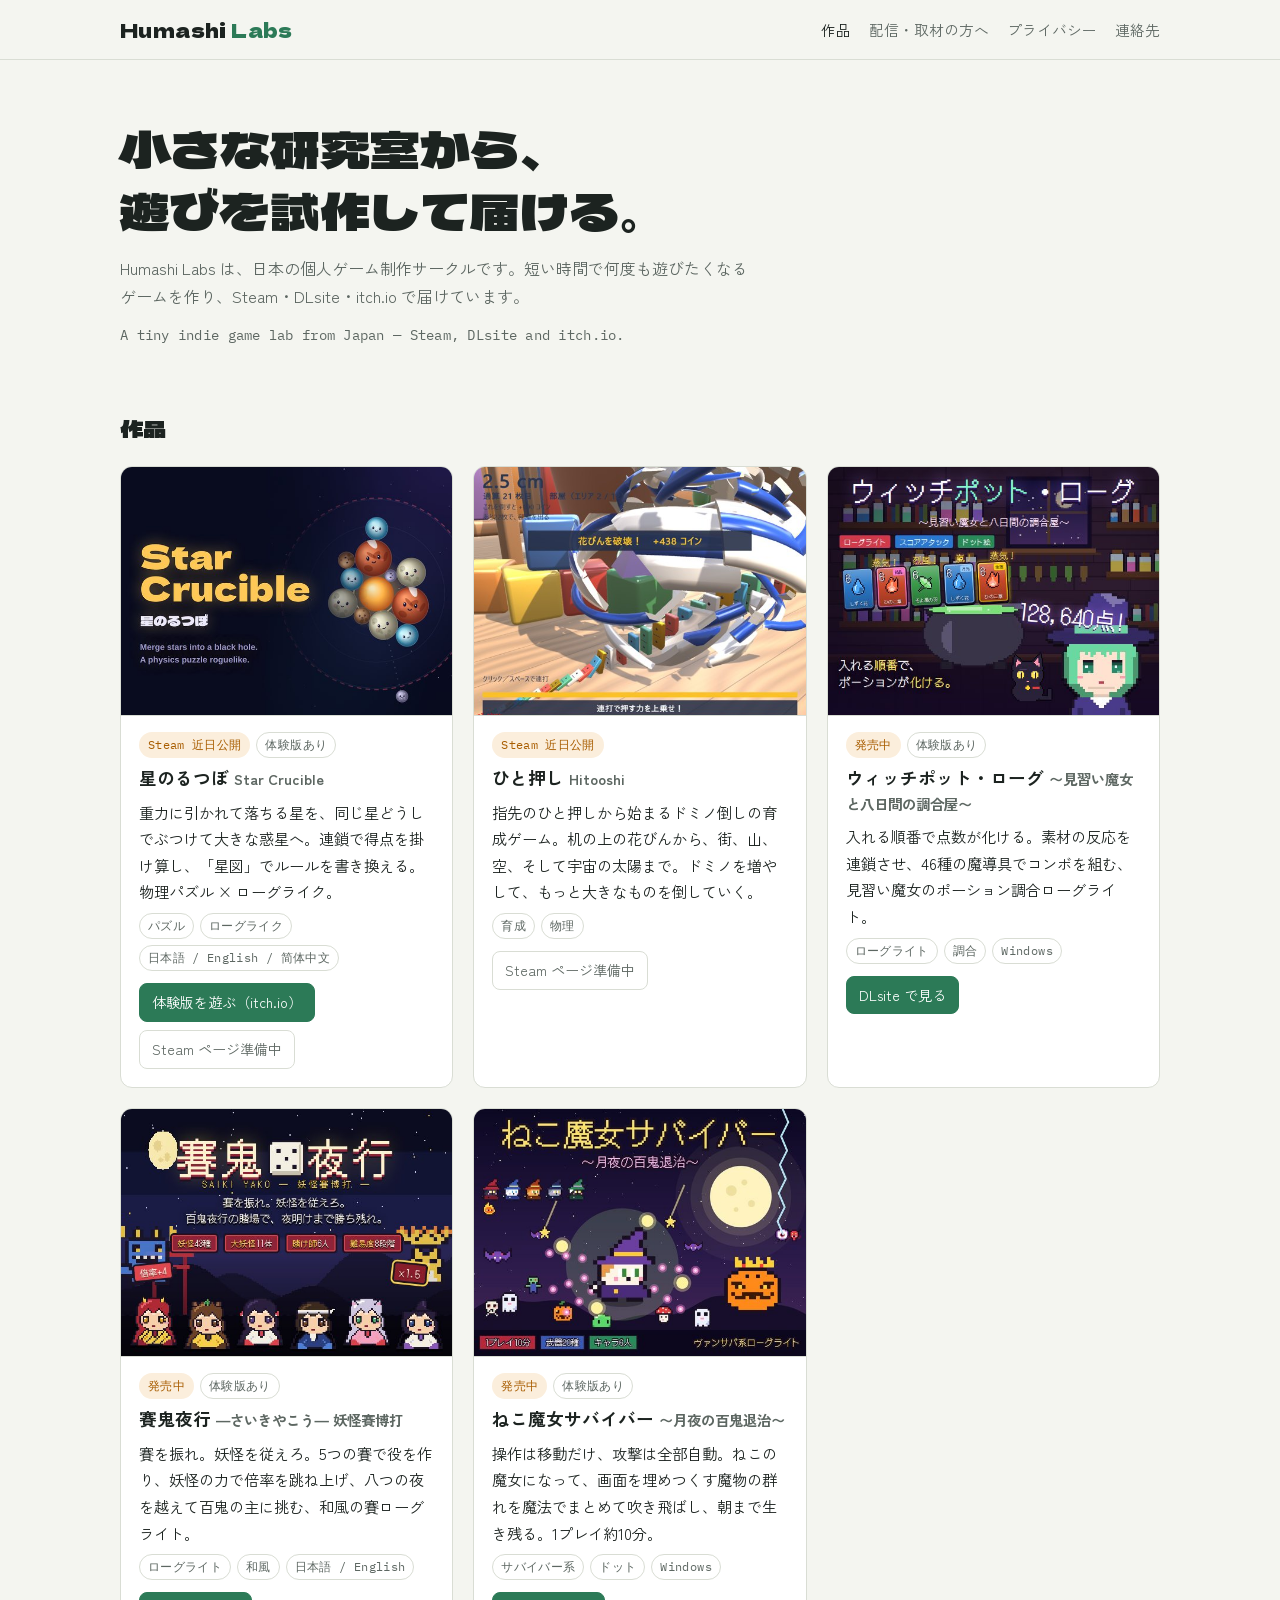
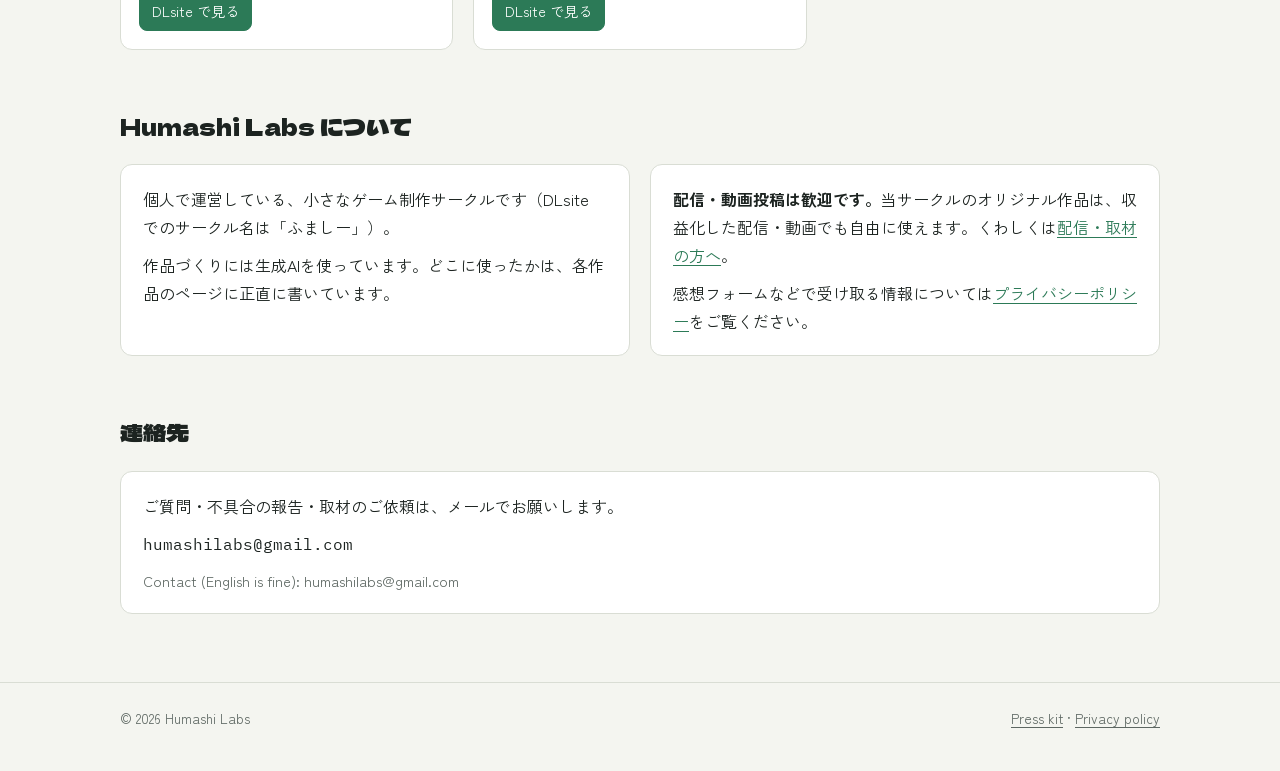
==== index.html @ eda118b7 "検索向けにサイトマップ・robots.txt・組織情報を追加 Co-Authored-By: Claude Opus 5.5 <noreply@anthropic.com>" ====
<!doctype html>
<html lang="ja">
<head>
<meta charset="utf-8">
<meta name="viewport" content="width=device-width, initial-scale=1, viewport-fit=cover">
<title>Humashi Labs</title>
<meta name="description" content="Humashi Labs（ふましー）の個人ゲーム制作。Steam・DLsite・itch.io で遊べる作品の一覧。">
<meta property="og:title" content="Humashi Labs">
<meta property="og:description" content="小さな研究室から、遊びを試作して届ける個人ゲーム制作。">
<meta property="og:image" content="https://humashibusiness-collab.github.io/assets/star-crucible-shot.jpg">
<meta name="twitter:card" content="summary_large_image">
<link rel="canonical" href="https://humashibusiness-collab.github.io/">
<script type="application/ld+json">{"@context":"https://schema.org","@type":"Organization","name":"Humashi Labs","alternateName":"ふましー","url":"https://humashibusiness-collab.github.io/","email":"humashilabs@gmail.com"}</script>
<link rel="preconnect" href="https://fonts.googleapis.com">
<link rel="preconnect" href="https://fonts.gstatic.com" crossorigin>
<link rel="stylesheet" href="https://fonts.googleapis.com/css2?family=Dela+Gothic+One&family=IBM+Plex+Mono:wght@400;500&family=Zen+Kaku+Gothic+New:wght@400;700&display=swap">
<link rel="stylesheet" href="style.css">
</head>
<body>
<header class="site-head">
  <div class="wrap">
    <a class="logo" href="./">Humashi <span>Labs</span></a>
    <nav class="nav" aria-label="サイト内">
      <a href="#works" aria-current="page">作品</a>
      <a href="press.html">配信・取材の方へ</a>
      <a href="privacy.html">プライバシー</a>
      <a href="#contact">連絡先</a>
    </nav>
  </div>
</header>

<main class="wrap">
  <div class="hero">
    <h1>小さな研究室から、<br>遊びを試作して届ける。</h1>
    <p>Humashi Labs は、日本の個人ゲーム制作サークルです。短い時間で何度も遊びたくなるゲームを作り、Steam・DLsite・itch.io で届けています。</p>
    <p class="en">A tiny indie game lab from Japan — Steam, DLsite and itch.io.</p>
  </div>

  <section id="works" aria-labelledby="works-h">
    <h2 id="works-h">作品</h2>
    <div class="works">

      <article class="work">
        <img src="assets/star-crucible.jpg" alt="星のるつぼ：重力の井戸に星が落ちていく画面" width="640" height="508" loading="lazy">
        <div class="body">
          <div class="tags"><span class="tag status">Steam 近日公開</span><span class="tag">体験版あり</span></div>
          <h3>星のるつぼ <small class="sub">Star Crucible</small></h3>
          <p class="desc">重力に引かれて落ちる星を、同じ星どうしでぶつけて大きな惑星へ。連鎖で得点を掛け算し、「星図」でルールを書き換える。物理パズル × ローグライク。</p>
          <div class="tags"><span class="tag">パズル</span><span class="tag">ローグライク</span><span class="tag">日本語 / English / 简体中文</span></div>
          <div class="links">
            <a class="btn primary" href="https://humashi.itch.io/star-crucible">体験版を遊ぶ（itch.io）</a>
            <span class="btn disabled">Steam ページ準備中</span>
          </div>
        </div>
      </article>

      <article class="work">
        <img src="assets/hitooshi.jpg" alt="ひと押し：ドミノで花びんが砕ける瞬間" width="560" height="438" loading="lazy">
        <div class="body">
          <div class="tags"><span class="tag status">Steam 近日公開</span></div>
          <h3>ひと押し <small class="sub">Hitooshi</small></h3>
          <p class="desc">指先のひと押しから始まるドミノ倒しの育成ゲーム。机の上の花びんから、街、山、空、そして宇宙の太陽まで。ドミノを増やして、もっと大きなものを倒していく。</p>
          <div class="tags"><span class="tag">育成</span><span class="tag">物理</span></div>
          <div class="links"><span class="btn disabled">Steam ページ準備中</span></div>
        </div>
      </article>

      <article class="work">
        <img src="assets/witchpot-rogue.jpg" alt="ウィッチポット・ローグの紹介画像" width="560" height="420" loading="lazy">
        <div class="body">
          <div class="tags"><span class="tag status">発売中</span><span class="tag">体験版あり</span></div>
          <h3>ウィッチポット・ローグ <small class="sub">〜見習い魔女と八日間の調合屋〜</small></h3>
          <p class="desc">入れる順番で点数が化ける。素材の反応を連鎖させ、46種の魔導具でコンボを組む、見習い魔女のポーション調合ローグライト。</p>
          <div class="tags"><span class="tag">ローグライト</span><span class="tag">調合</span><span class="tag">Windows</span></div>
          <div class="links"><a class="btn primary" href="https://www.dlsite.com/home/work/=/product_id/RJ01737153.html">DLsite で見る</a></div>
        </div>
      </article>

      <article class="work">
        <img src="assets/saiki-yako.jpg" alt="賽鬼夜行の紹介画像" width="560" height="420" loading="lazy">
        <div class="body">
          <div class="tags"><span class="tag status">発売中</span><span class="tag">体験版あり</span></div>
          <h3>賽鬼夜行 <small class="sub">―さいきやこう― 妖怪賽博打</small></h3>
          <p class="desc">賽を振れ。妖怪を従えろ。5つの賽で役を作り、妖怪の力で倍率を跳ね上げ、八つの夜を越えて百鬼の主に挑む、和風の賽ローグライト。</p>
          <div class="tags"><span class="tag">ローグライト</span><span class="tag">和風</span><span class="tag">日本語 / English</span></div>
          <div class="links"><a class="btn primary" href="https://www.dlsite.com/home/work/=/product_id/RJ01737134.html">DLsite で見る</a></div>
        </div>
      </article>

      <article class="work">
        <img src="assets/neko-witch-survivor.jpg" alt="ねこ魔女サバイバーの紹介画像" width="560" height="420" loading="lazy">
        <div class="body">
          <div class="tags"><span class="tag status">発売中</span><span class="tag">体験版あり</span></div>
          <h3>ねこ魔女サバイバー <small class="sub">〜月夜の百鬼退治〜</small></h3>
          <p class="desc">操作は移動だけ、攻撃は全部自動。ねこの魔女になって、画面を埋めつくす魔物の群れを魔法でまとめて吹き飛ばし、朝まで生き残る。1プレイ約10分。</p>
          <div class="tags"><span class="tag">サバイバー系</span><span class="tag">ドット</span><span class="tag">Windows</span></div>
          <div class="links"><a class="btn primary" href="https://www.dlsite.com/home/work/=/product_id/RJ01737105.html">DLsite で見る</a></div>
        </div>
      </article>

    </div>
  </section>

  <section aria-labelledby="about-h">
    <h2 id="about-h">Humashi Labs について</h2>
    <div class="cols">
      <div class="card">
        <p>個人で運営している、小さなゲーム制作サークルです（DLsite でのサークル名は「ふましー」）。</p>
        <p>作品づくりには生成AIを使っています。どこに使ったかは、各作品のページに正直に書いています。</p>
      </div>
      <div class="card">
        <p><strong>配信・動画投稿は歓迎です。</strong>当サークルのオリジナル作品は、収益化した配信・動画でも自由に使えます。くわしくは<a href="press.html">配信・取材の方へ</a>。</p>
        <p>感想フォームなどで受け取る情報については<a href="privacy.html">プライバシーポリシー</a>をご覧ください。</p>
      </div>
    </div>
  </section>

  <section id="contact" aria-labelledby="contact-h">
    <h2 id="contact-h">連絡先</h2>
    <div class="card">
      <p>ご質問・不具合の報告・取材のご依頼は、メールでお願いします。</p>
      <p class="mail">humashilabs@gmail.com</p>
      <p class="meta">Contact (English is fine): humashilabs@gmail.com</p>
    </div>
  </section>
</main>

<footer class="site-foot">
  <div class="wrap">
    <span>© 2026 Humashi Labs</span>
    <span><a href="press.html">Press kit</a> · <a href="privacy.html">Privacy policy</a></span>
  </div>
</footer>
</body>
</html>
---- style.css ----
/* Humashi Labs — a small game lab: clean bench paper, ink, one "lab green" accent, amber for status labels. */
:root {
  --bg: #f4f5f0;
  --panel: #ffffff;
  --ink: #1c2320;
  --muted: #5d6762;
  --line: #d9ddd4;
  --accent: #2c7a57;
  --accent-ink: #ffffff;
  --amber: #a85d00;
  --amber-bg: #fbeedc;
  --font-display: "Dela Gothic One", "Hiragino Sans", "Yu Gothic", sans-serif;
  --font-body: "Zen Kaku Gothic New", "Hiragino Sans", "Yu Gothic", "Meiryo", sans-serif;
  --font-mono: "IBM Plex Mono", ui-monospace, "Consolas", monospace;
  color-scheme: light;
}
@media (prefers-color-scheme: dark) {
  :root:not([data-theme="light"]) {
    --bg: #131815; --panel: #1b221e; --ink: #e8ece6; --muted: #a2aca5; --line: #2f3833;
    --accent: #5fbf8f; --accent-ink: #0f1512; --amber: #f0b45a; --amber-bg: #3a2a12; color-scheme: dark;
  }
}
:root[data-theme="dark"] {
  --bg: #131815; --panel: #1b221e; --ink: #e8ece6; --muted: #a2aca5; --line: #2f3833;
  --accent: #5fbf8f; --accent-ink: #0f1512; --amber: #f0b45a; --amber-bg: #3a2a12; color-scheme: dark;
}

* { box-sizing: border-box; }
html { -webkit-text-size-adjust: 100%; }
body { margin: 0; background: var(--bg); color: var(--ink); font-family: var(--font-body); font-size: 16px; line-height: 1.75; }
a { color: var(--accent); text-underline-offset: 3px; }
a:focus-visible, button:focus-visible { outline: 2px solid var(--accent); outline-offset: 3px; border-radius: 4px; }
img { max-width: 100%; height: auto; display: block; }

.wrap { max-width: 1080px; margin-inline: auto; padding-inline: 20px; }
.site-head { border-bottom: 1px solid var(--line); background: var(--bg); position: sticky; top: env(safe-area-inset-top, 0px); z-index: 10; }
.site-head .wrap { display: flex; flex-wrap: wrap; align-items: center; justify-content: space-between; gap: 8px 20px; padding-block: 12px; }
.logo { font-family: var(--font-display); font-size: 1.25rem; color: var(--ink); text-decoration: none; letter-spacing: .02em; }
.logo span { color: var(--accent); }
.nav { display: flex; flex-wrap: wrap; gap: 4px 18px; font-size: .92rem; }
.nav a { color: var(--muted); text-decoration: none; }
.nav a:hover, .nav a[aria-current="page"] { color: var(--ink); }

.hero { padding-block: 56px 32px; display: grid; gap: 14px; }
.hero h1 { font-family: var(--font-display); font-weight: 400; font-size: clamp(1.9rem, 5vw, 3.1rem); line-height: 1.25; margin: 0; text-wrap: balance; }
.hero p { margin: 0; max-width: 40rem; color: var(--muted); }
.hero .en { font-family: var(--font-mono); font-size: .85rem; letter-spacing: .02em; }

section { padding-block: 28px; }
h2 { font-family: var(--font-display); font-weight: 400; font-size: 1.45rem; margin: 0 0 18px; }
h3 { font-size: 1.1rem; margin: 0; line-height: 1.4; }

.works { display: grid; grid-template-columns: repeat(auto-fill, minmax(min(100%, 300px), 1fr)); gap: 20px; }
.work { background: var(--panel); border: 1px solid var(--line); border-radius: 12px; overflow: hidden; display: flex; flex-direction: column; min-width: 0; }
.work img { aspect-ratio: 4 / 3; object-fit: cover; width: 100%; border-bottom: 1px solid var(--line); }
.work .body { padding: 16px 18px 18px; display: grid; gap: 8px; align-content: start; flex: 1; }
.work .sub { color: var(--muted); font-size: .9rem; margin: 0; }
.work .desc { margin: 0; font-size: .95rem; }
.tags { display: flex; flex-wrap: wrap; gap: 6px; }
.tag { font-family: var(--font-mono); font-size: .72rem; letter-spacing: .03em; padding: 2px 8px; border-radius: 999px; border: 1px solid var(--line); color: var(--muted); }
.tag.status { border-color: transparent; background: var(--amber-bg); color: var(--amber); }
.links { display: flex; flex-wrap: wrap; gap: 8px; margin-top: 4px; }
.btn { display: inline-block; font-size: .88rem; padding: 6px 12px; border-radius: 8px; text-decoration: none; border: 1px solid var(--accent); color: var(--accent); }
.btn.primary { background: var(--accent); color: var(--accent-ink); }
.btn.disabled { border-color: var(--line); color: var(--muted); }

.cols { display: grid; grid-template-columns: repeat(auto-fit, minmax(min(100%, 320px), 1fr)); gap: 20px; }
.card { background: var(--panel); border: 1px solid var(--line); border-radius: 12px; padding: 20px 22px; min-width: 0; }
.card p { margin: 0 0 10px; }
.card p:last-child { margin: 0; }
.mail { font-family: var(--font-mono); font-size: 1rem; user-select: all; }

.doc { max-width: 46rem; }
.doc h2 { margin-top: 36px; }
.doc h3 { margin-top: 22px; margin-bottom: 6px; }
.doc ul { padding-left: 1.3em; }
.doc li { margin-bottom: 4px; }
.meta { color: var(--muted); font-size: .9rem; }

.facts { display: grid; grid-template-columns: max-content 1fr; gap: 6px 18px; margin: 10px 0 0; font-size: .95rem; }
.facts dt { color: var(--muted); }
.facts dd { margin: 0; min-width: 0; overflow-wrap: anywhere; }
.press-game { display: grid; grid-template-columns: repeat(auto-fit, minmax(min(100%, 280px), 1fr)); gap: 20px; align-items: start; }
.press-game img { border-radius: 10px; border: 1px solid var(--line); }

.site-foot { border-top: 1px solid var(--line); margin-top: 40px; padding-block: 24px 40px; color: var(--muted); font-size: .85rem; }
.site-foot .wrap { display: flex; flex-wrap: wrap; gap: 8px 24px; justify-content: space-between; }
.site-foot a { color: var(--muted); }

@media (prefers-reduced-motion: no-preference) {
  .work { transition: transform .2s ease, border-color .2s ease; }
  .work:hover { transform: translateY(-2px); border-color: var(--accent); }
}
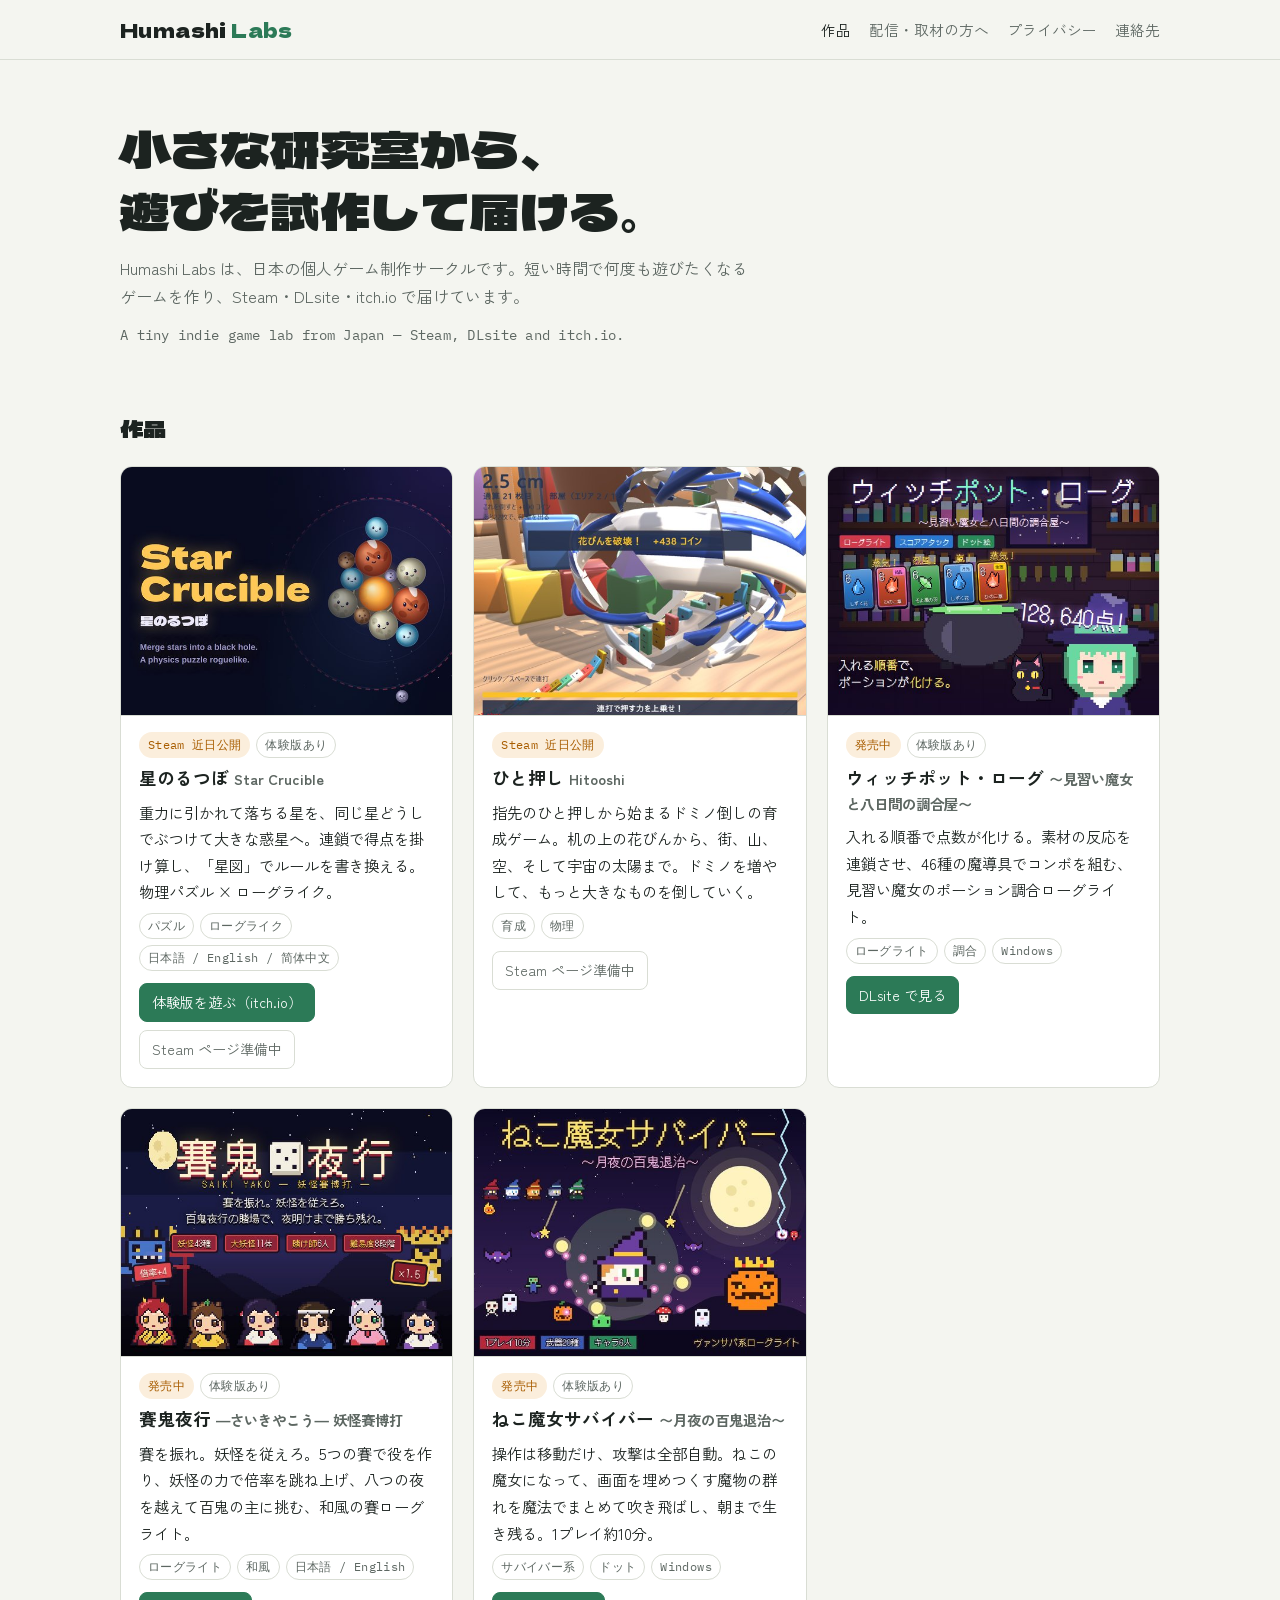
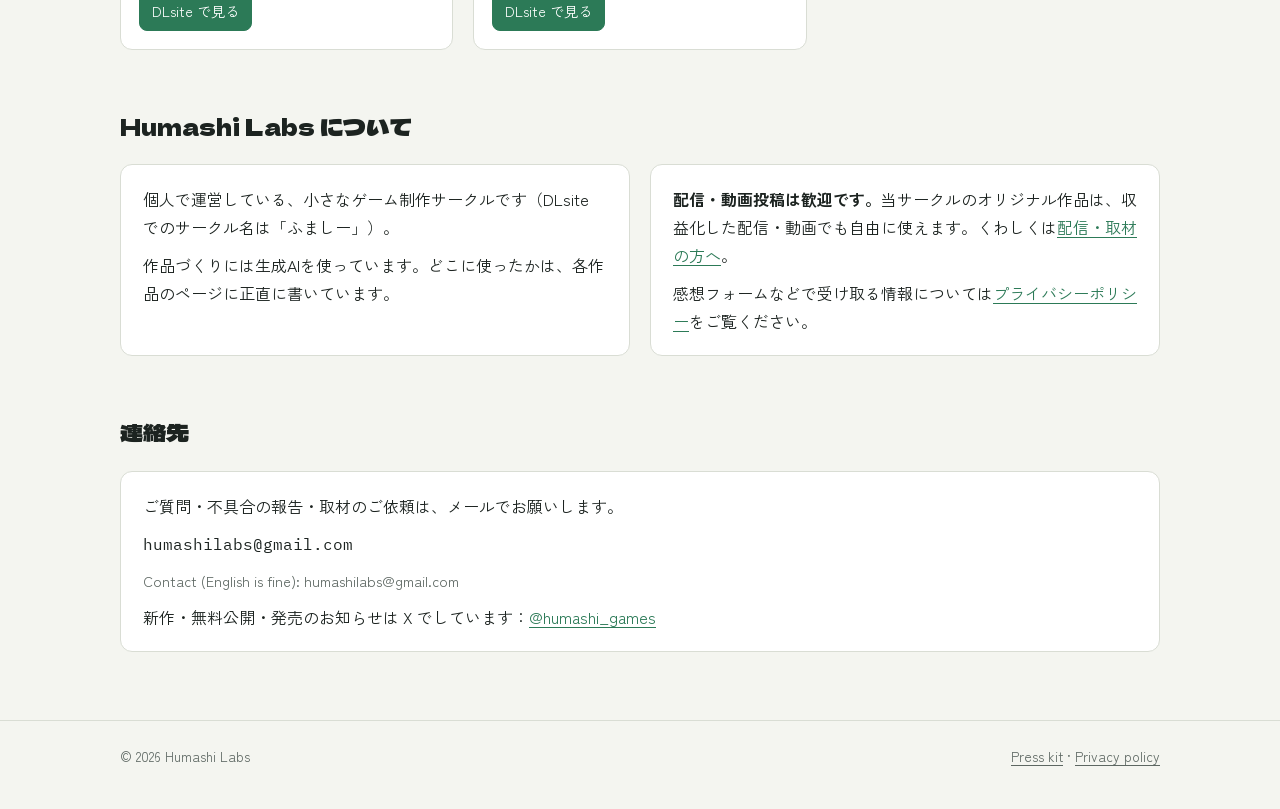
==== commit fb95b24c: "X（@humashi_games）へのリンクを追加 Co-Authored-By: Claude Opus 5.5 <noreply@anthropic.com>" ====
--- a/index.html
+++ b/index.html
@@ -10,7 +10,9 @@
 <meta property="og:image" content="https://humashibusiness-collab.github.io/assets/star-crucible-shot.jpg">
 <meta name="twitter:card" content="summary_large_image">
 <link rel="canonical" href="https://humashibusiness-collab.github.io/">
-<script type="application/ld+json">{"@context":"https://schema.org","@type":"Organization","name":"Humashi Labs","alternateName":"ふましー","url":"https://humashibusiness-collab.github.io/","email":"humashilabs@gmail.com"}</script>
+<script type="application/ld+json">{"@context":"https://schema.org","@type":"Organization","name":"Humashi Labs","alternateName":"ふましー","url":"https://humashibusiness-collab.github.io/","email":"humashilabs@gmail.com","sameAs":["https://x.com/humashi_games","https://humashi.itch.io/"]}</script>
+<link rel="icon" href="favicon.svg" type="image/svg+xml">
+<link rel="apple-touch-icon" href="apple-touch-icon.png">
 <link rel="preconnect" href="https://fonts.googleapis.com">
 <link rel="preconnect" href="https://fonts.gstatic.com" crossorigin>
 <link rel="stylesheet" href="https://fonts.googleapis.com/css2?family=Dela+Gothic+One&family=IBM+Plex+Mono:wght@400;500&family=Zen+Kaku+Gothic+New:wght@400;700&display=swap">
@@ -121,6 +123,7 @@
       <p>ご質問・不具合の報告・取材のご依頼は、メールでお願いします。</p>
       <p class="mail">humashilabs@gmail.com</p>
       <p class="meta">Contact (English is fine): humashilabs@gmail.com</p>
+      <p>新作・無料公開・発売のお知らせは X でしています：<a href="https://x.com/humashi_games">@humashi_games</a></p>
     </div>
   </section>
 </main>
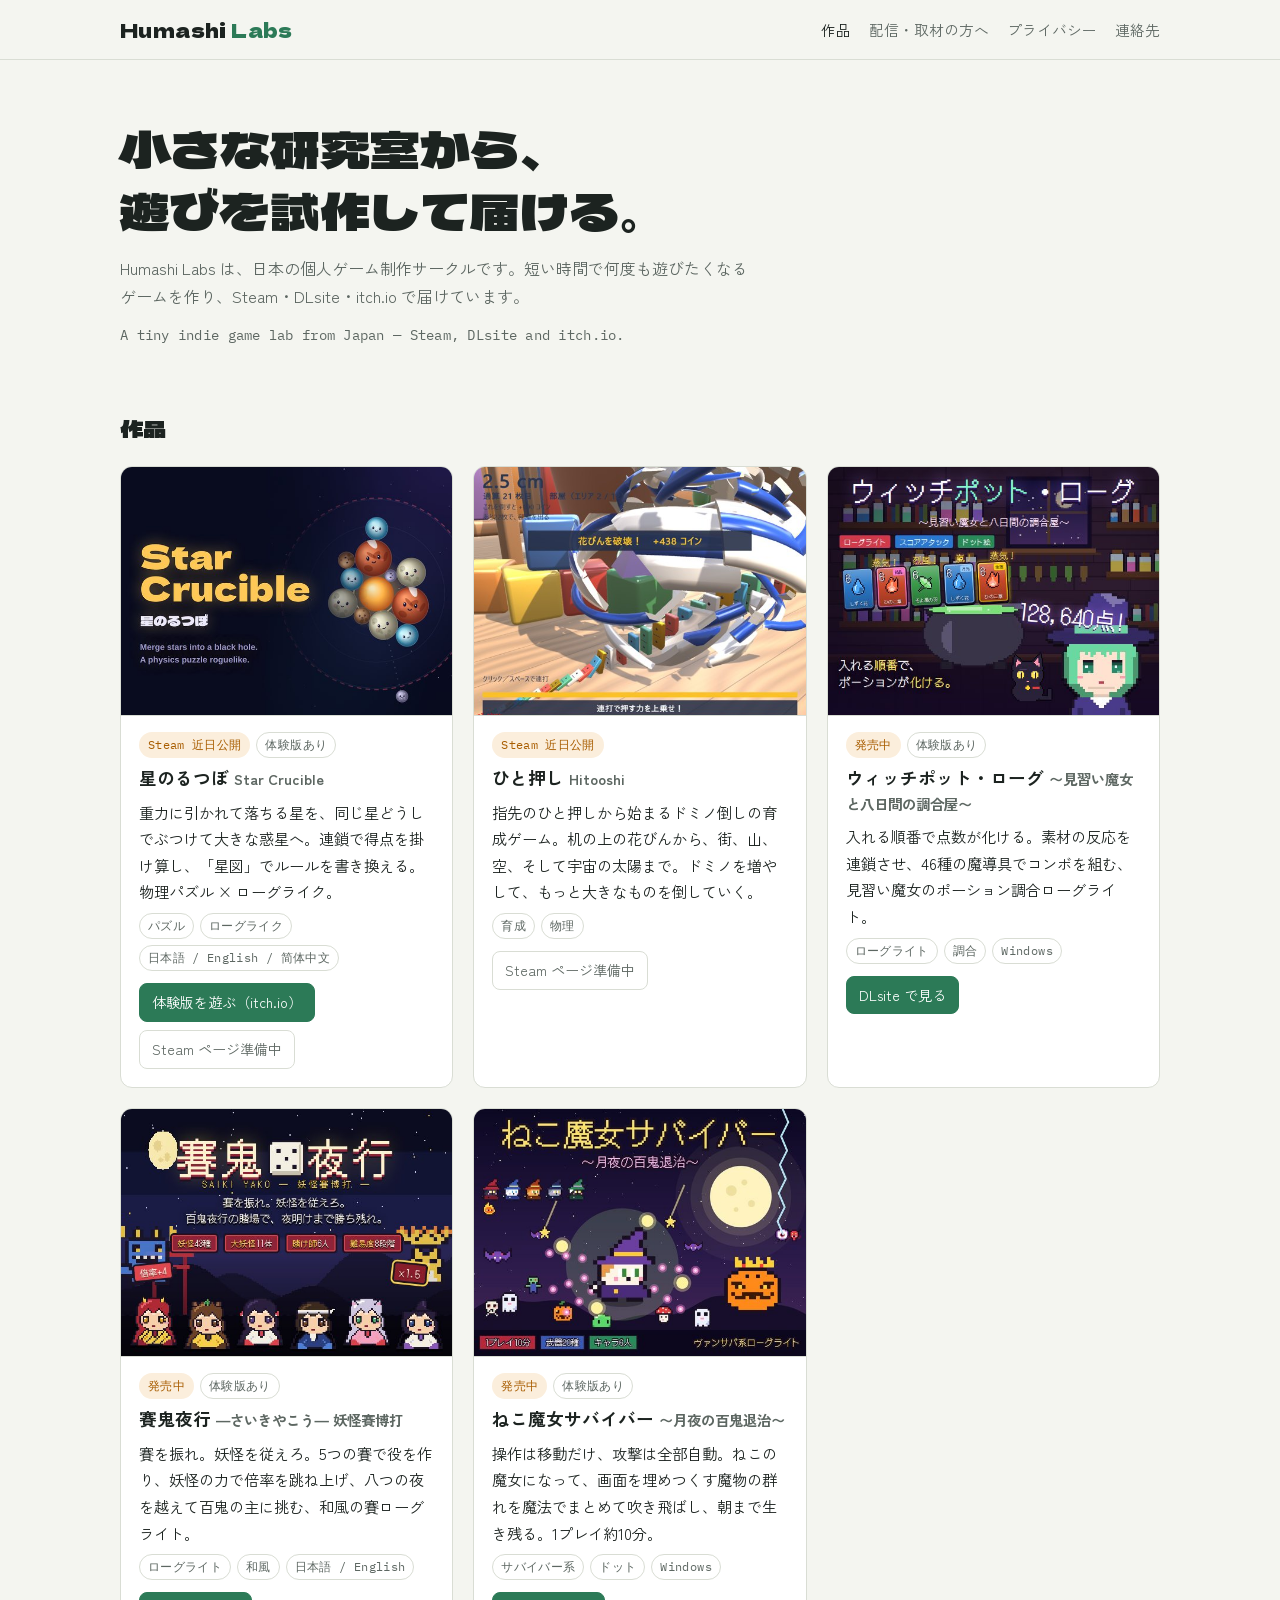
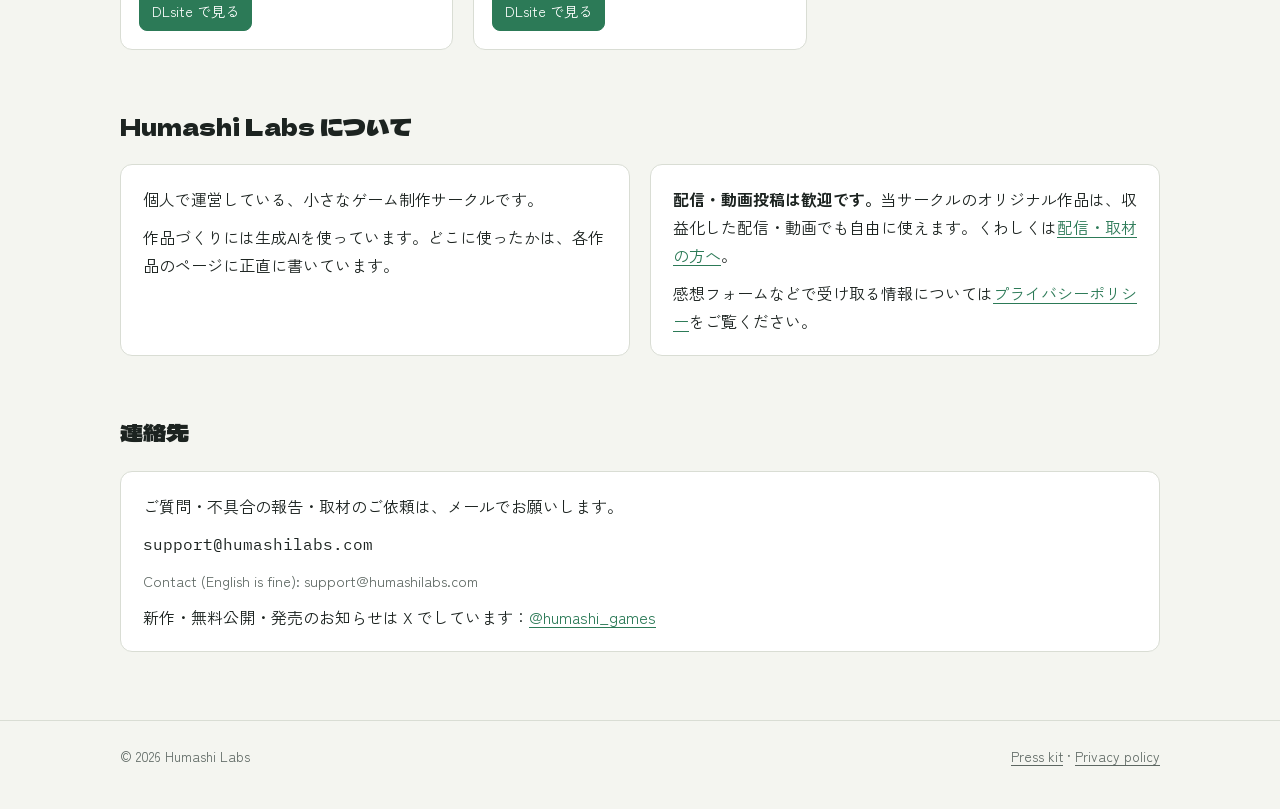
==== commit b5640c49: "連絡先を support@humashilabs.com に、DLsite のサークル名変更に合わせて「ふましー」の表記を外す Co-Authored-By: Claude Opus 5.5 <nor" ====
--- a/index.html
+++ b/index.html
@@ -4,13 +4,13 @@
 <meta charset="utf-8">
 <meta name="viewport" content="width=device-width, initial-scale=1, viewport-fit=cover">
 <title>Humashi Labs</title>
-<meta name="description" content="Humashi Labs（ふましー）の個人ゲーム制作。Steam・DLsite・itch.io で遊べる作品の一覧。">
+<meta name="description" content="Humashi Labs の個人ゲーム制作。Steam・DLsite・itch.io で遊べる作品の一覧。">
 <meta property="og:title" content="Humashi Labs">
 <meta property="og:description" content="小さな研究室から、遊びを試作して届ける個人ゲーム制作。">
 <meta property="og:image" content="https://humashibusiness-collab.github.io/assets/star-crucible-shot.jpg">
 <meta name="twitter:card" content="summary_large_image">
 <link rel="canonical" href="https://humashibusiness-collab.github.io/">
-<script type="application/ld+json">{"@context":"https://schema.org","@type":"Organization","name":"Humashi Labs","alternateName":"ふましー","url":"https://humashibusiness-collab.github.io/","email":"humashilabs@gmail.com","sameAs":["https://x.com/humashi_games","https://humashi.itch.io/"]}</script>
+<script type="application/ld+json">{"@context":"https://schema.org","@type":"Organization","name":"Humashi Labs","url":"https://humashibusiness-collab.github.io/","email":"support@humashilabs.com","sameAs":["https://x.com/humashi_games","https://humashi.itch.io/"]}</script>
 <link rel="icon" href="favicon.svg" type="image/svg+xml">
 <link rel="apple-touch-icon" href="apple-touch-icon.png">
 <link rel="preconnect" href="https://fonts.googleapis.com">
@@ -107,7 +107,7 @@
     <h2 id="about-h">Humashi Labs について</h2>
     <div class="cols">
       <div class="card">
-        <p>個人で運営している、小さなゲーム制作サークルです（DLsite でのサークル名は「ふましー」）。</p>
+        <p>個人で運営している、小さなゲーム制作サークルです。</p>
         <p>作品づくりには生成AIを使っています。どこに使ったかは、各作品のページに正直に書いています。</p>
       </div>
       <div class="card">
@@ -121,8 +121,8 @@
     <h2 id="contact-h">連絡先</h2>
     <div class="card">
       <p>ご質問・不具合の報告・取材のご依頼は、メールでお願いします。</p>
-      <p class="mail">humashilabs@gmail.com</p>
-      <p class="meta">Contact (English is fine): humashilabs@gmail.com</p>
+      <p class="mail">support@humashilabs.com</p>
+      <p class="meta">Contact (English is fine): support@humashilabs.com</p>
       <p>新作・無料公開・発売のお知らせは X でしています：<a href="https://x.com/humashi_games">@humashi_games</a></p>
     </div>
   </section>
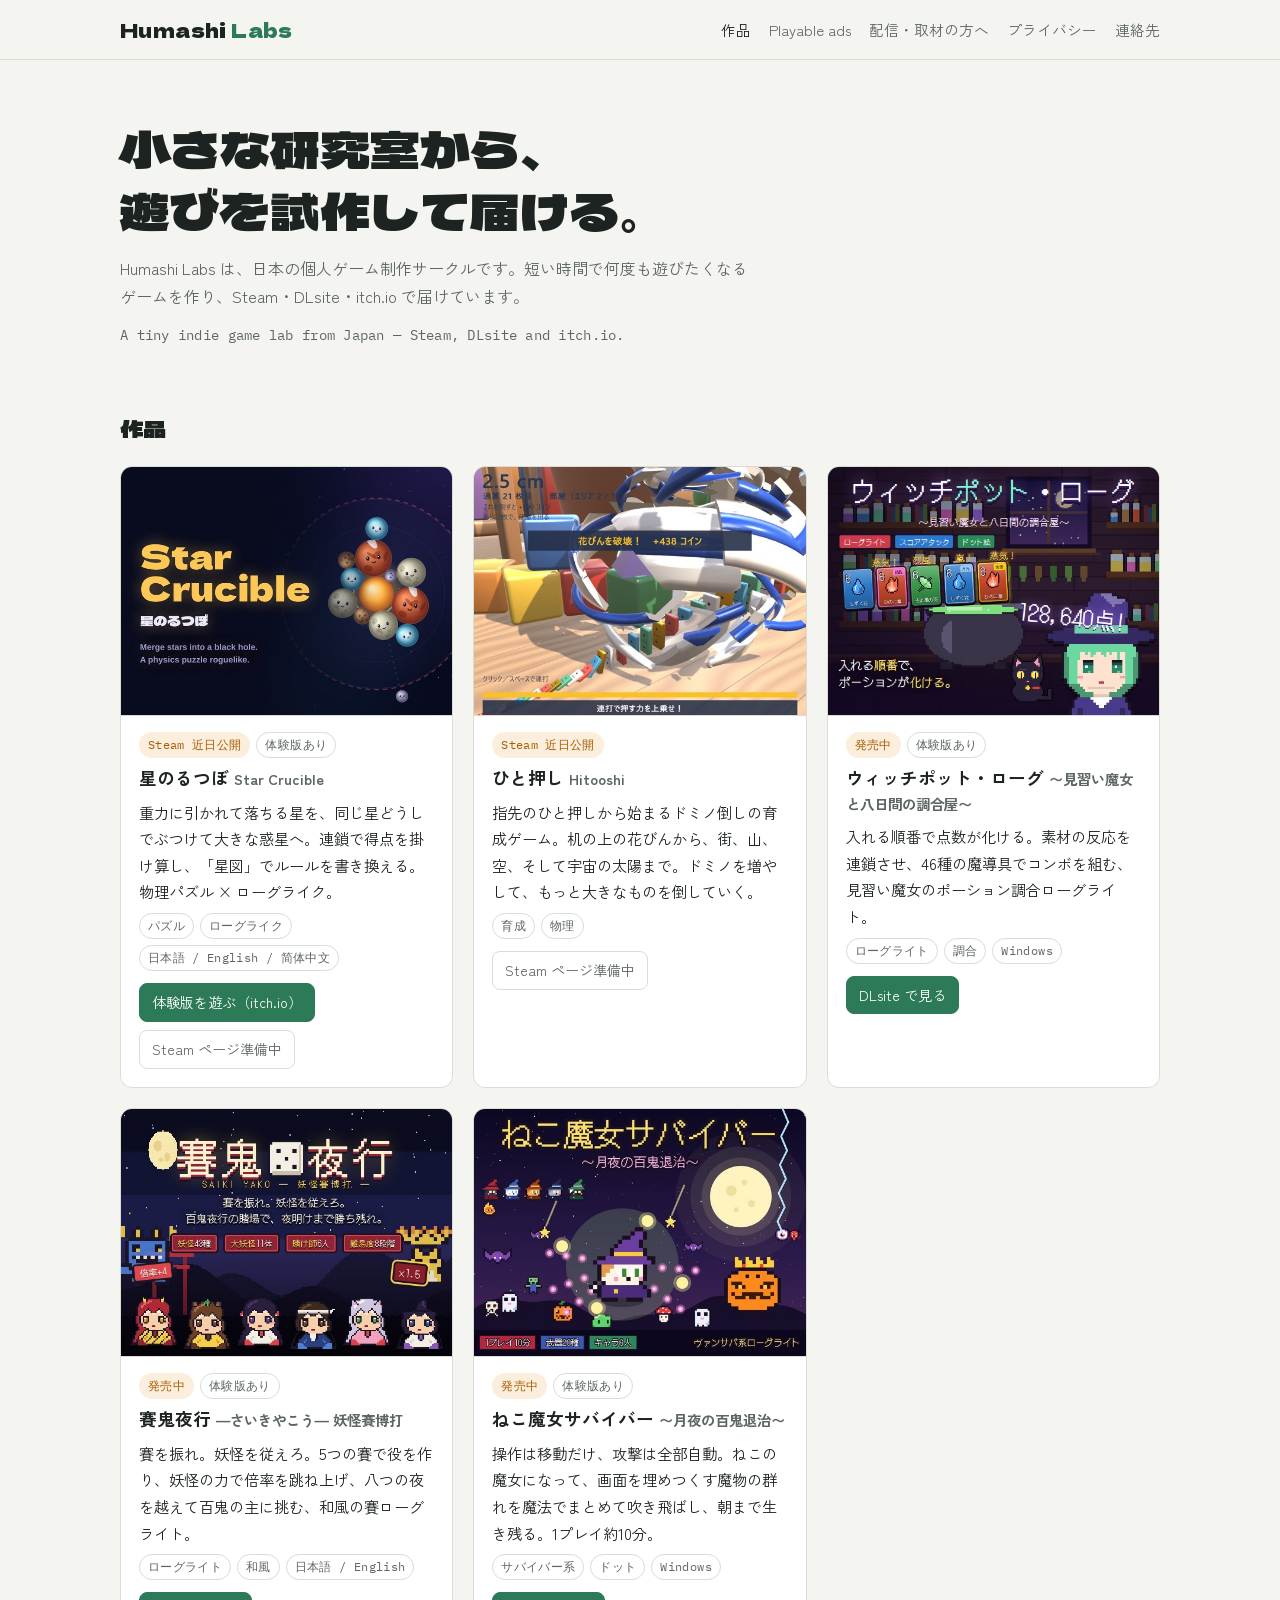
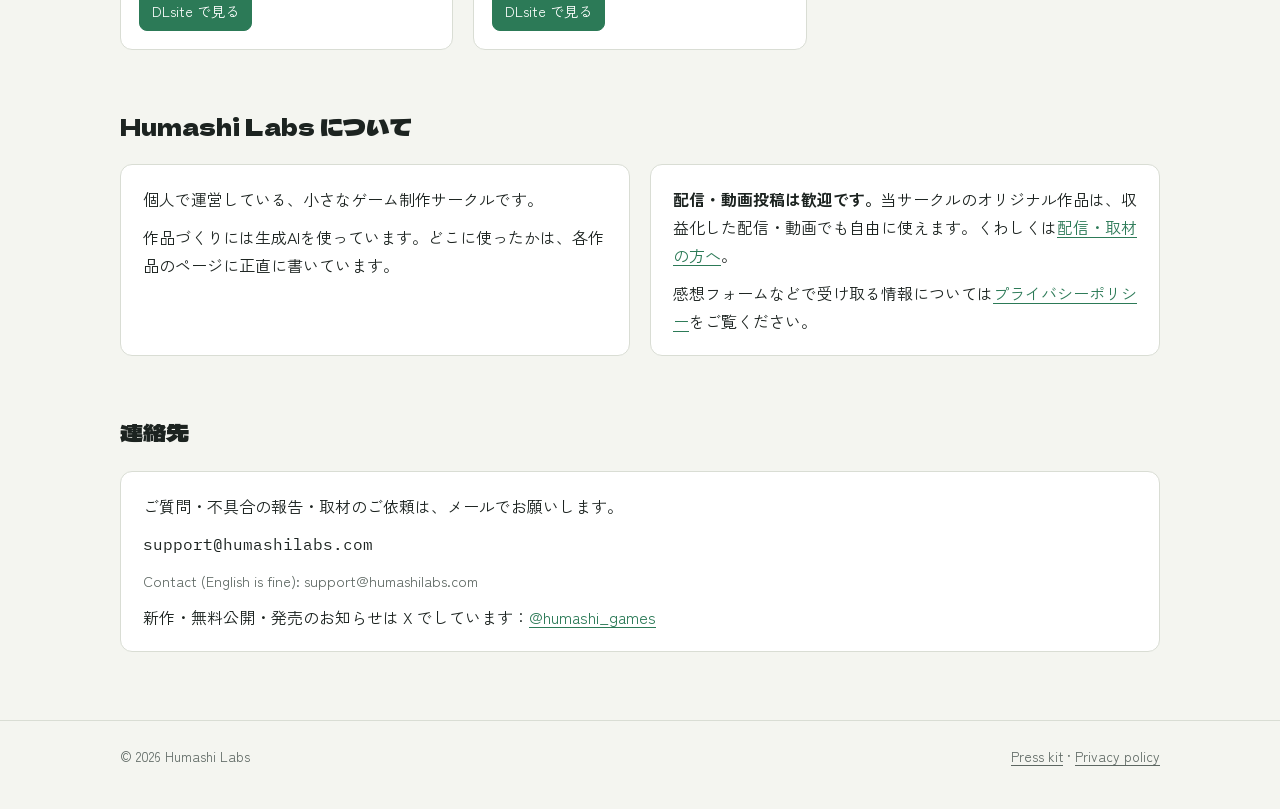
==== commit 57d18d05: "遊べる広告の見本ページ（Playable ad samples）を追加 Co-Authored-By: Claude Opus 5.5 <noreply@anthropic.com>" ====
--- a/index.html
+++ b/index.html
@@ -7,10 +7,10 @@
 <meta name="description" content="Humashi Labs の個人ゲーム制作。Steam・DLsite・itch.io で遊べる作品の一覧。">
 <meta property="og:title" content="Humashi Labs">
 <meta property="og:description" content="小さな研究室から、遊びを試作して届ける個人ゲーム制作。">
-<meta property="og:image" content="https://humashibusiness-collab.github.io/assets/star-crucible-shot.jpg">
+<meta property="og:image" content="https://humashilabs.com/assets/star-crucible-shot.jpg">
 <meta name="twitter:card" content="summary_large_image">
-<link rel="canonical" href="https://humashibusiness-collab.github.io/">
-<script type="application/ld+json">{"@context":"https://schema.org","@type":"Organization","name":"Humashi Labs","url":"https://humashibusiness-collab.github.io/","email":"support@humashilabs.com","sameAs":["https://x.com/humashi_games","https://humashi.itch.io/"]}</script>
+<link rel="canonical" href="https://humashilabs.com/">
+<script type="application/ld+json">{"@context":"https://schema.org","@type":"Organization","name":"Humashi Labs","url":"https://humashilabs.com/","email":"support@humashilabs.com","sameAs":["https://x.com/humashi_games","https://humashi.itch.io/"]}</script>
 <link rel="icon" href="favicon.svg" type="image/svg+xml">
 <link rel="apple-touch-icon" href="apple-touch-icon.png">
 <link rel="preconnect" href="https://fonts.googleapis.com">
@@ -24,6 +24,7 @@
     <a class="logo" href="./">Humashi <span>Labs</span></a>
     <nav class="nav" aria-label="サイト内">
       <a href="#works" aria-current="page">作品</a>
+      <a href="playable.html">Playable ads</a>
       <a href="press.html">配信・取材の方へ</a>
       <a href="privacy.html">プライバシー</a>
       <a href="#contact">連絡先</a>
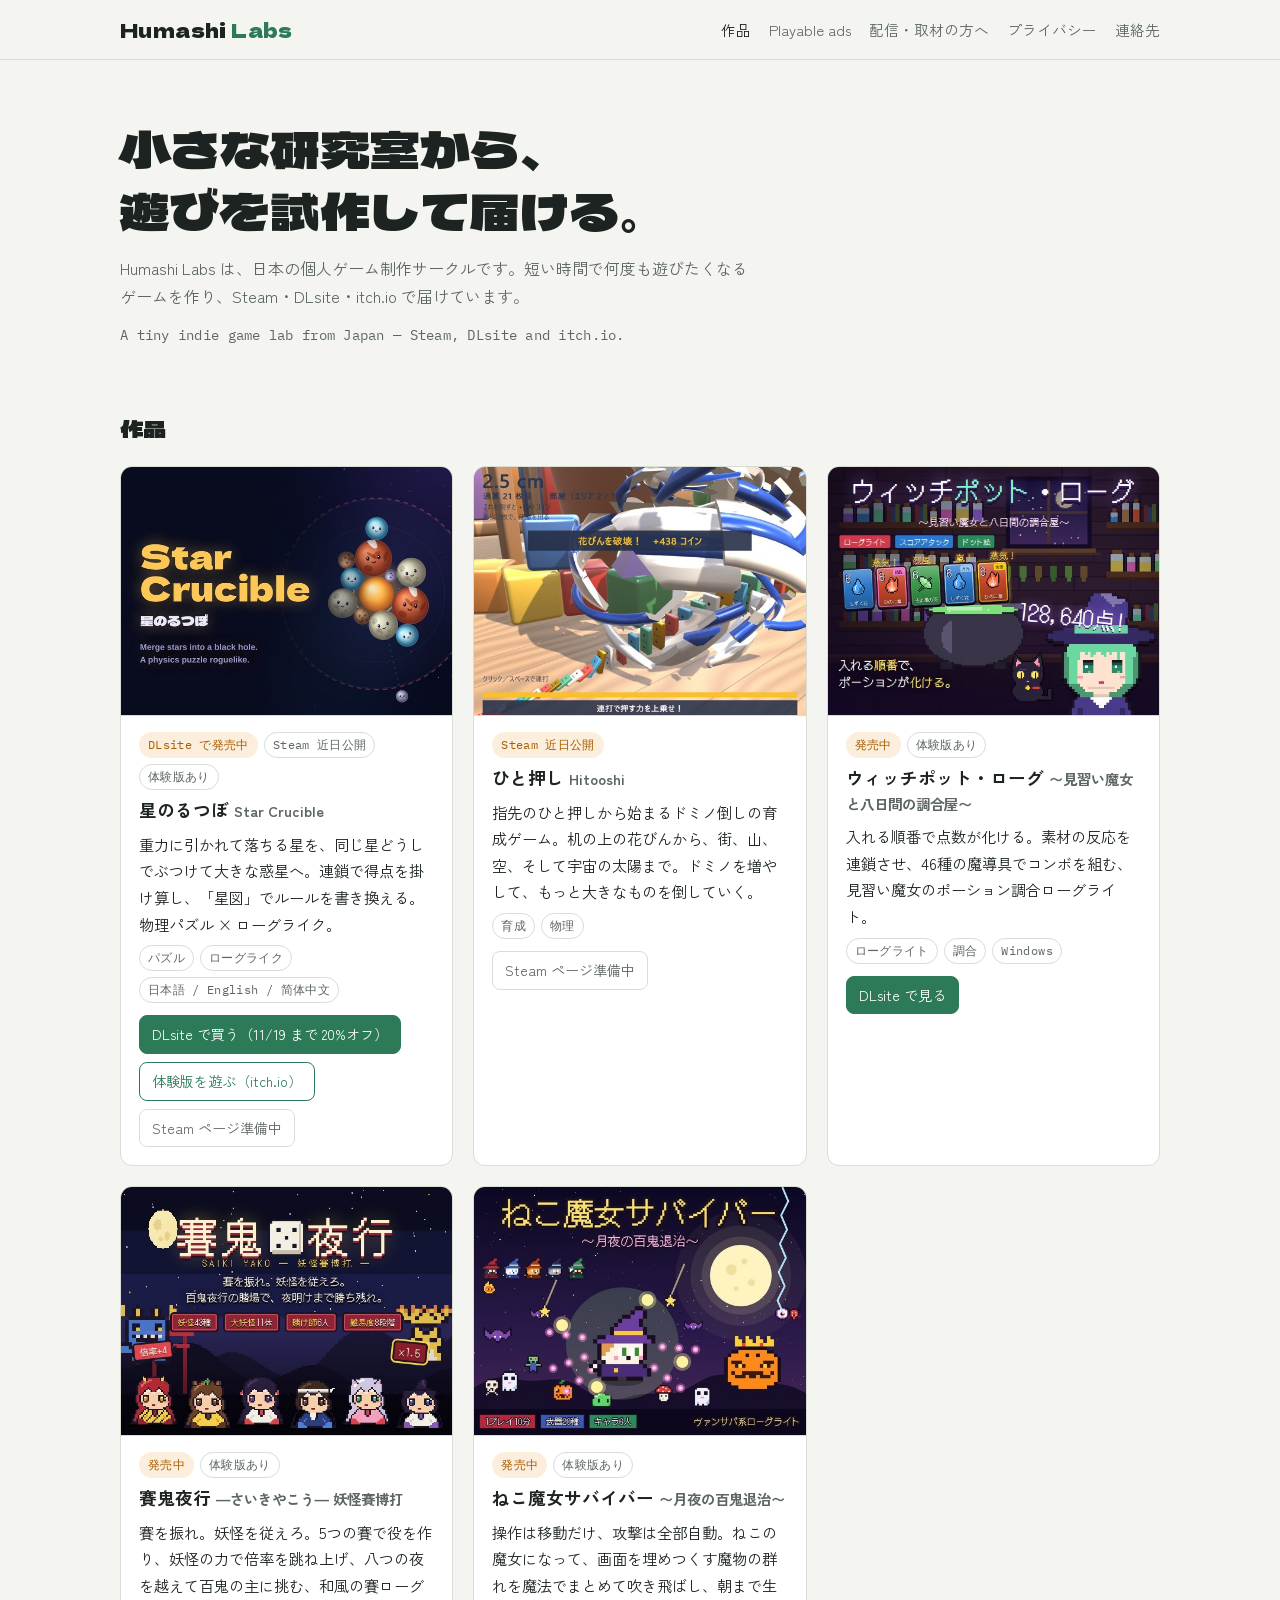
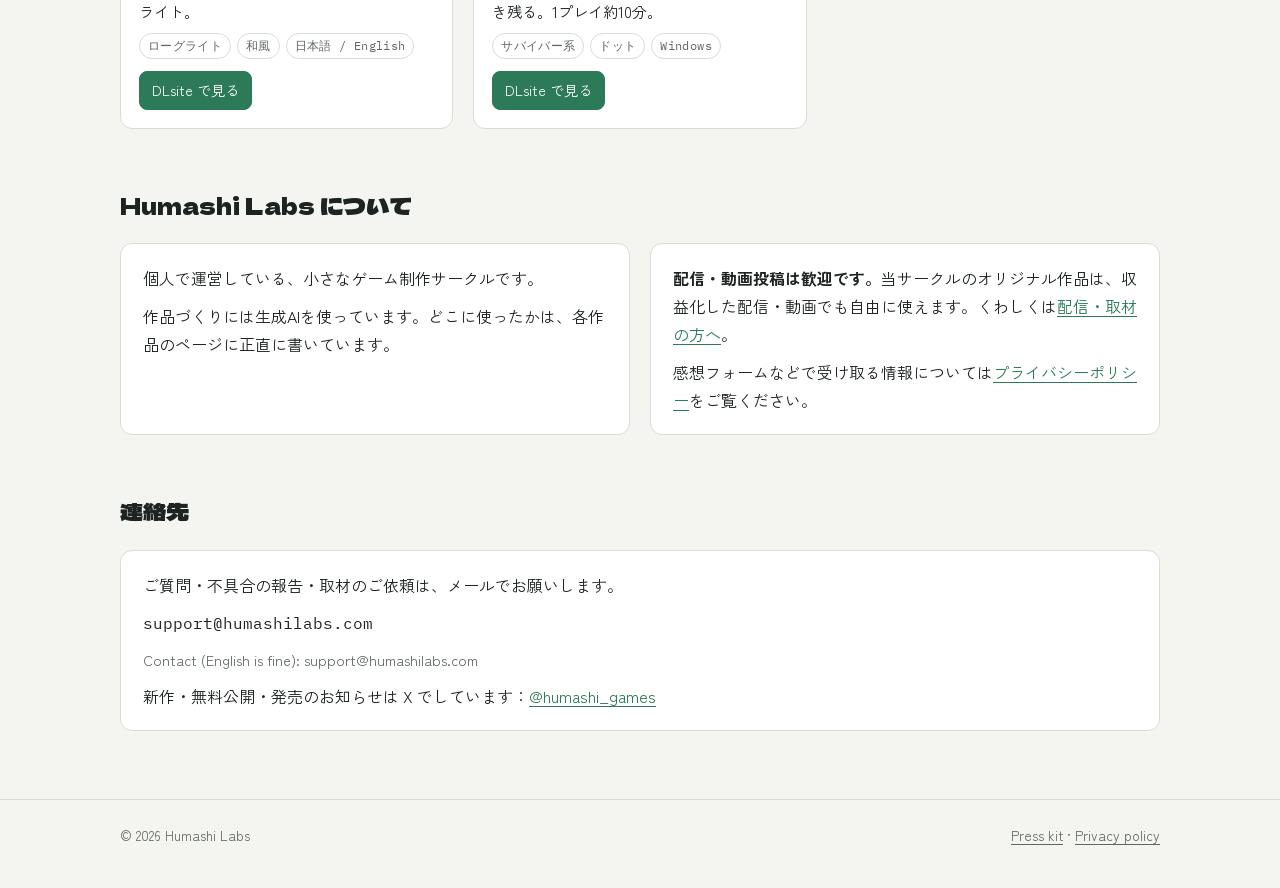
==== commit 7cbf15f2: "星のるつぼ：DLsite 発売（11/6）のリンクを作品ページとプレスページに追加 Co-Authored-By: Claude Opus 5.5 <noreply@anthropic.com>" ====
--- a/index.html
+++ b/index.html
@@ -46,12 +46,13 @@
       <article class="work">
         <img src="assets/star-crucible.jpg" alt="星のるつぼ：重力の井戸に星が落ちていく画面" width="640" height="508" loading="lazy">
         <div class="body">
-          <div class="tags"><span class="tag status">Steam 近日公開</span><span class="tag">体験版あり</span></div>
+          <div class="tags"><span class="tag status">DLsite で発売中</span><span class="tag">Steam 近日公開</span><span class="tag">体験版あり</span></div>
           <h3>星のるつぼ <small class="sub">Star Crucible</small></h3>
           <p class="desc">重力に引かれて落ちる星を、同じ星どうしでぶつけて大きな惑星へ。連鎖で得点を掛け算し、「星図」でルールを書き換える。物理パズル × ローグライク。</p>
           <div class="tags"><span class="tag">パズル</span><span class="tag">ローグライク</span><span class="tag">日本語 / English / 简体中文</span></div>
           <div class="links">
-            <a class="btn primary" href="https://humashi.itch.io/star-crucible">体験版を遊ぶ（itch.io）</a>
+            <a class="btn primary" href="https://www.dlsite.com/ai/work/=/product_id/RJ01758566.html">DLsite で買う（11/19 まで 20%オフ）</a>
+            <a class="btn" href="https://humashi.itch.io/star-crucible">体験版を遊ぶ（itch.io）</a>
             <span class="btn disabled">Steam ページ準備中</span>
           </div>
         </div>
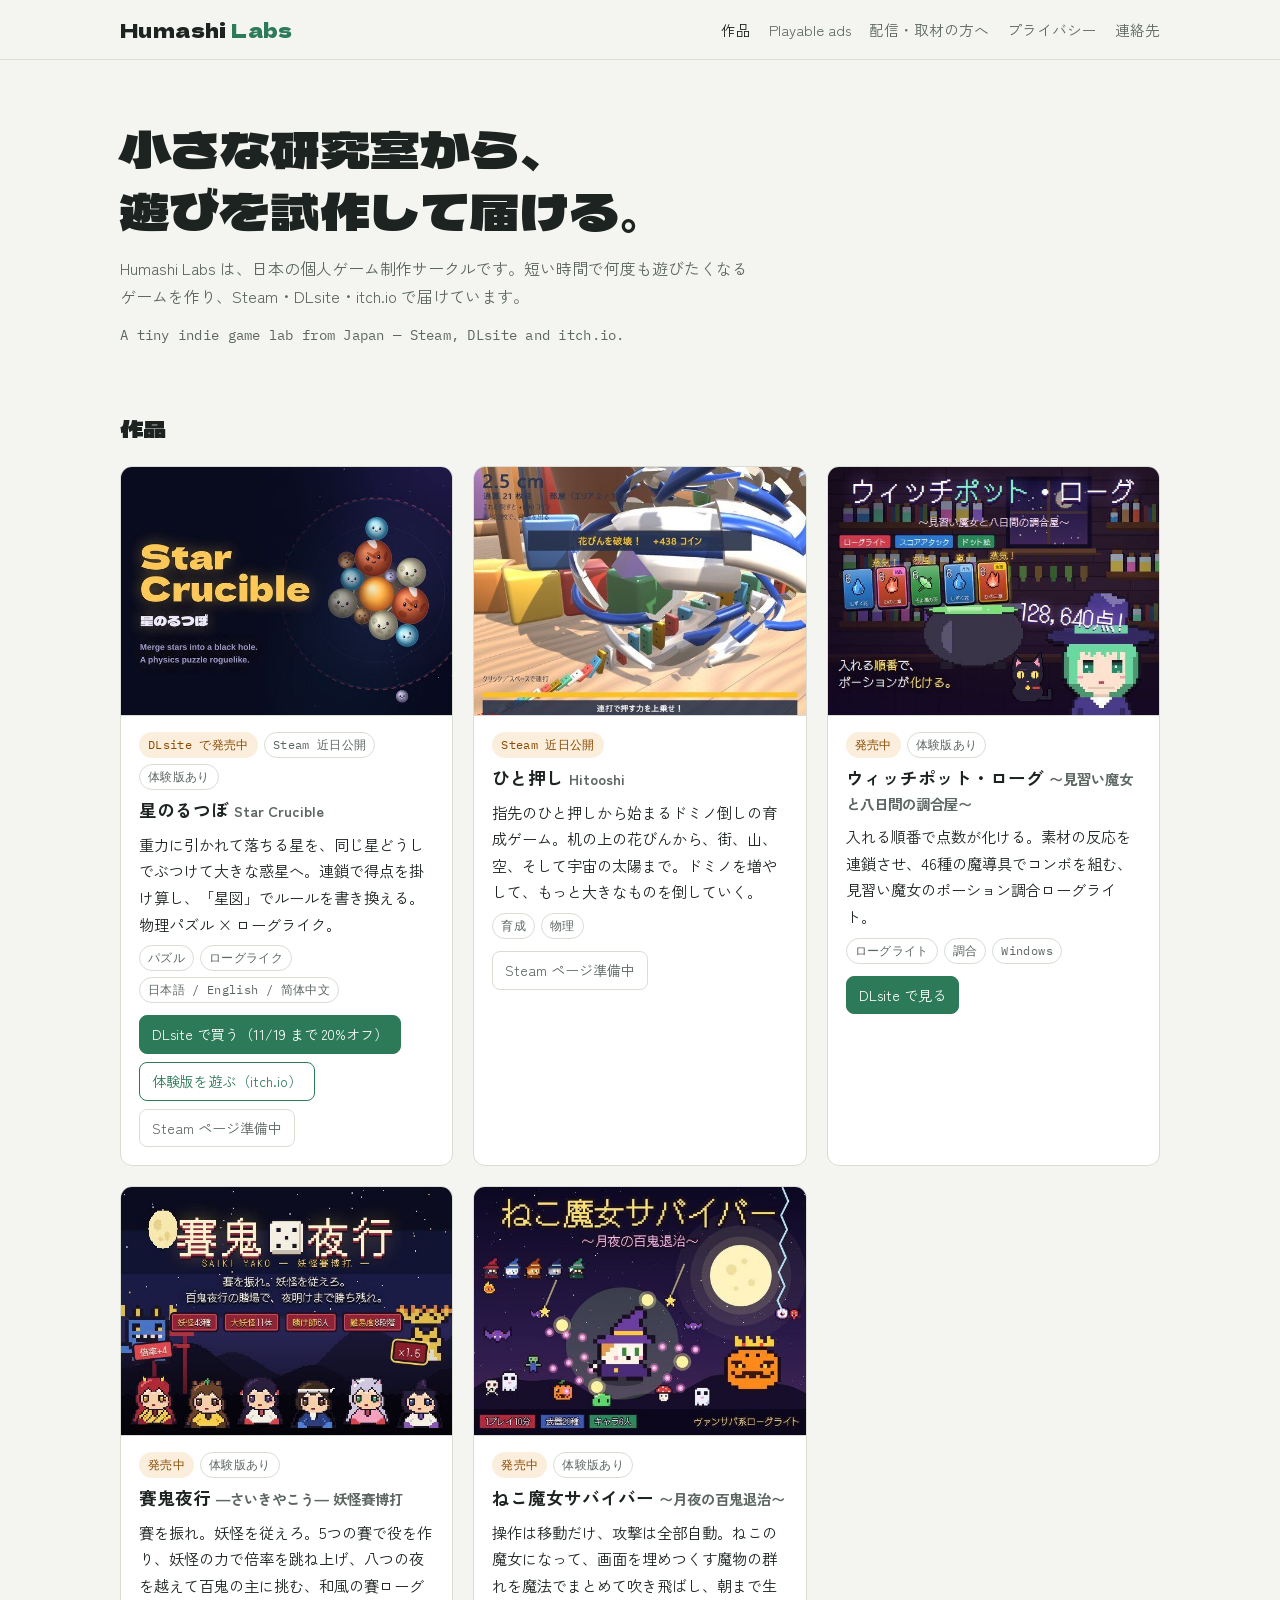
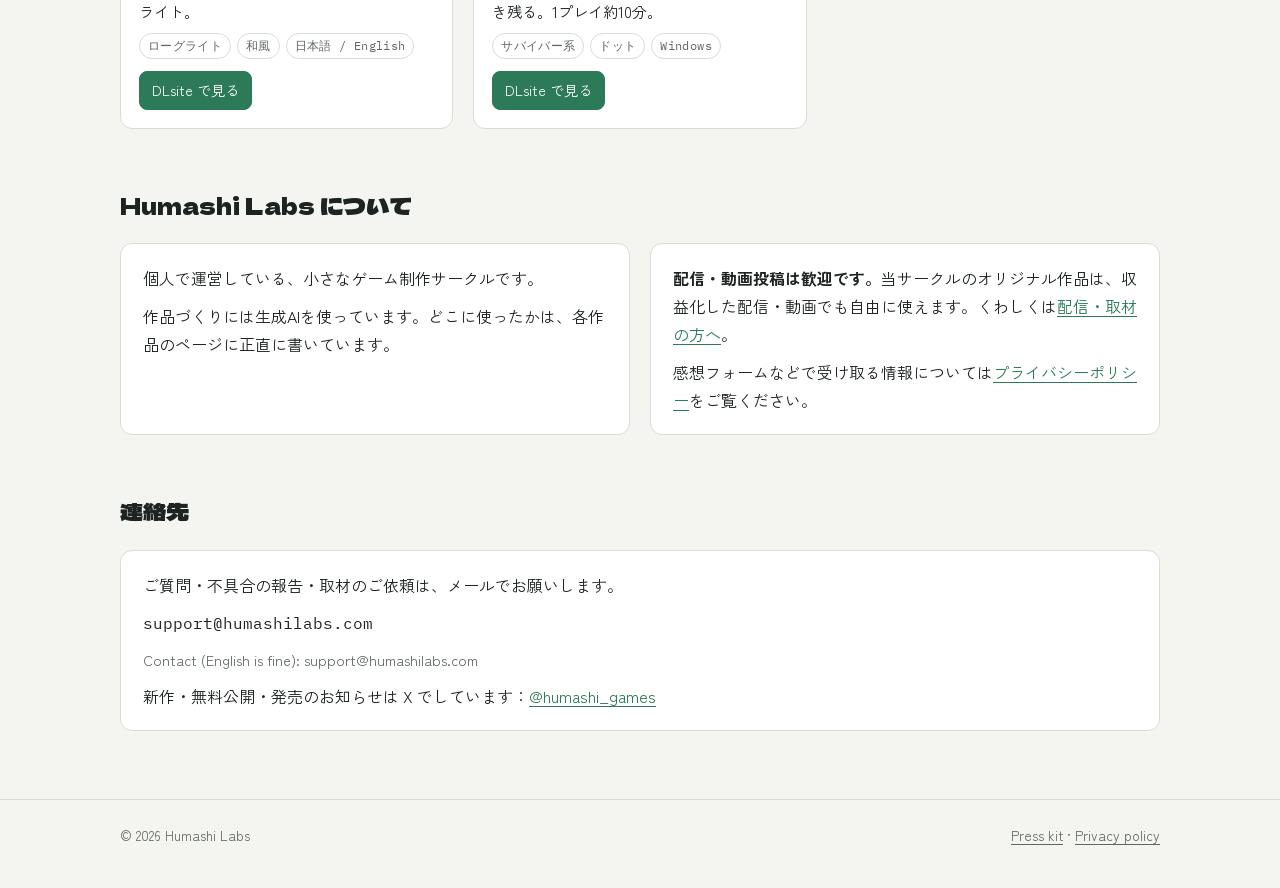
==== commit 08aac03d: "公式サイトの速さと見やすさ：文字の読み込みを後回しに・画像を軽く・状態の札の色を濃く（手元の測定で速さ 76〜91→98〜100、文字の見やすさの指摘 5→0） Co-Authored-By: Cla" ====
--- a/index.html
+++ b/index.html
@@ -15,7 +15,8 @@
 <link rel="apple-touch-icon" href="apple-touch-icon.png">
 <link rel="preconnect" href="https://fonts.googleapis.com">
 <link rel="preconnect" href="https://fonts.gstatic.com" crossorigin>
-<link rel="stylesheet" href="https://fonts.googleapis.com/css2?family=Dela+Gothic+One&family=IBM+Plex+Mono:wght@400;500&family=Zen+Kaku+Gothic+New:wght@400;700&display=swap">
+<link rel="preload" as="style" href="https://fonts.googleapis.com/css2?family=Dela+Gothic+One&family=IBM+Plex+Mono:wght@400;500&family=Zen+Kaku+Gothic+New:wght@400;700&display=swap" onload="this.onload=null;this.rel='stylesheet'">
+<noscript><link rel="stylesheet" href="https://fonts.googleapis.com/css2?family=Dela+Gothic+One&family=IBM+Plex+Mono:wght@400;500&family=Zen+Kaku+Gothic+New:wght@400;700&display=swap"></noscript>
 <link rel="stylesheet" href="style.css">
 </head>
 <body>
--- a/style.css
+++ b/style.css
@@ -7,7 +7,7 @@
   --line: #d9ddd4;
   --accent: #2c7a57;
   --accent-ink: #ffffff;
-  --amber: #a85d00;
+  --amber: #8a4a00;
   --amber-bg: #fbeedc;
   --font-display: "Dela Gothic One", "Hiragino Sans", "Yu Gothic", sans-serif;
   --font-body: "Zen Kaku Gothic New", "Hiragino Sans", "Yu Gothic", "Meiryo", sans-serif;
